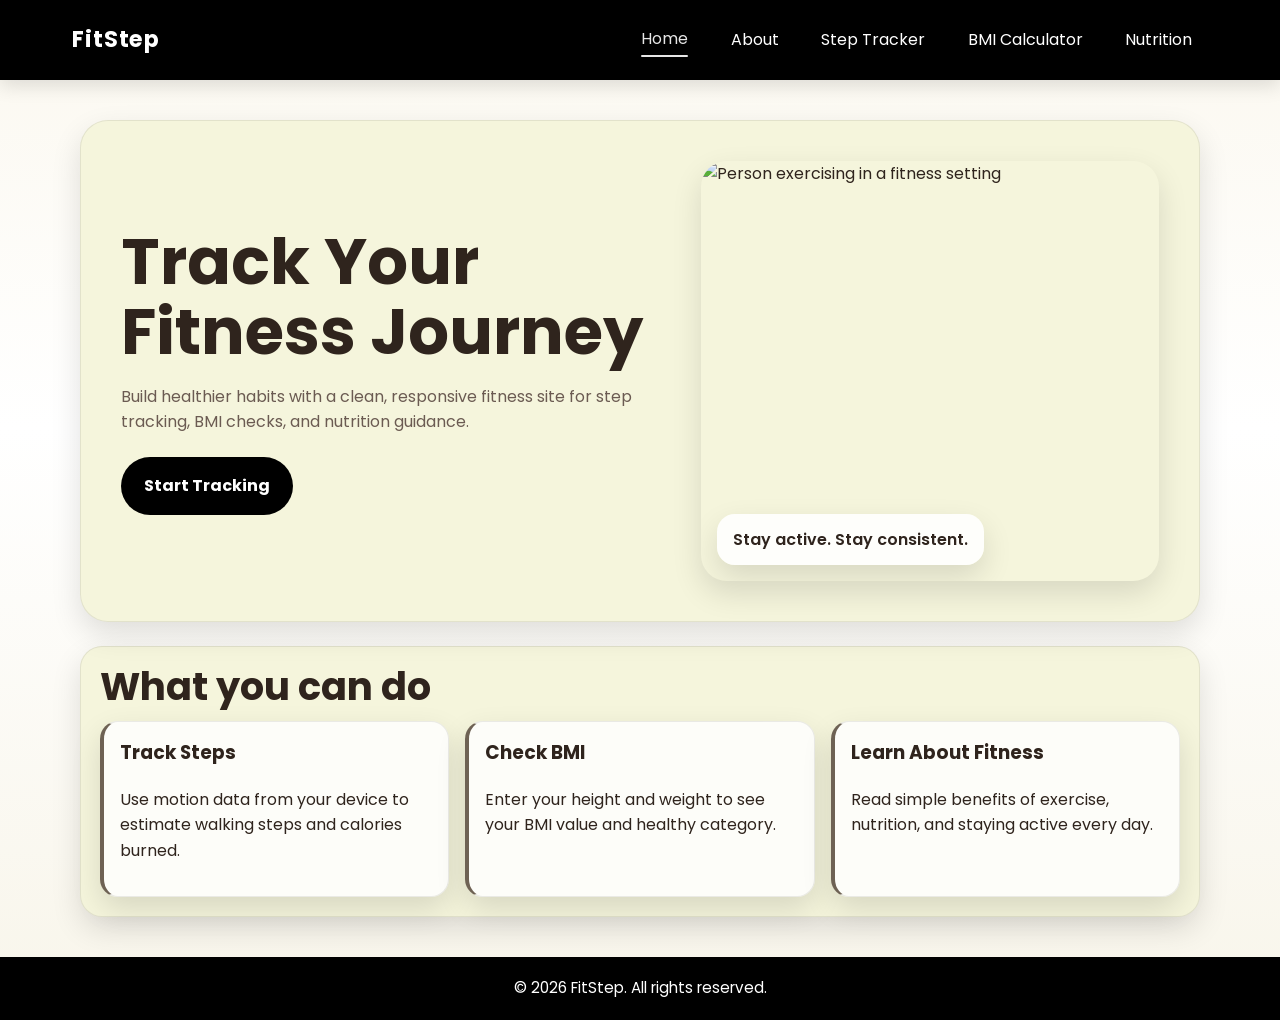
==== index.html @ dcd40ff4 "Initial fitness website" ====
<!DOCTYPE html>
<html lang="en">
<head>
  <meta charset="UTF-8">
  <meta name="viewport" content="width=device-width, initial-scale=1.0">
  <title>FitStep - Home</title>
  <link rel="stylesheet" href="styles.css">
</head>
<body data-page="home">
  <header class="site-header">
    <!-- Shared navigation used on every page -->
    <nav class="navbar">
      <a class="brand" href="index.html">FitStep</a>
      <div class="nav-links">
        <a href="index.html" data-page="home">Home</a>
        <a href="about.html" data-page="about">About</a>
        <a href="step-tracker.html" data-page="tracker">Step Tracker</a>
        <a href="bmi.html" data-page="bmi">BMI Calculator</a>
        <a href="nutrition.html" data-page="nutrition">Nutrition</a>
      </div>
    </nav>
  </header>

  <main class="page">
    <!-- Hero section for the home page -->
    <section class="hero fade-in">
      <div class="hero-content">
        <h1>Track Your Fitness Journey</h1>
        <p>Build healthier habits with a clean, responsive fitness site for step tracking, BMI checks, and nutrition guidance.</p>
        <div class="hero-actions">
          <a class="btn btn-primary" href="step-tracker.html">Start Tracking</a>
        </div>
      </div>
      <div class="hero-visual">
        <div class="hero-image">
          <img src="https://images.unsplash.com/photo-1517838277536-f5f99be501cd?auto=format&fit=crop&w=1200&q=80" alt="Person exercising in a fitness setting">
          <div class="hero-badge">Stay active. Stay consistent.</div>
        </div>
      </div>
    </section>

    <!-- Quick feature highlights -->
    <section class="section section-block panel">
      <h2 class="section-title">What you can do</h2>
      <div class="feature-grid">
        <article class="feature-card feature-item">
          <h3>Track Steps</h3>
          <p>Use motion data from your device to estimate walking steps and calories burned.</p>
        </article>
        <article class="feature-card feature-item">
          <h3>Check BMI</h3>
          <p>Enter your height and weight to see your BMI value and healthy category.</p>
        </article>
        <article class="feature-card feature-item">
          <h3>Learn About Fitness</h3>
          <p>Read simple benefits of exercise, nutrition, and staying active every day.</p>
        </article>
      </div>
    </section>
  </main>

  <!-- Simple footer with copyright text only -->
  <footer class="site-footer">
    <div class="footer-inner">
      <p class="footer-copy">&copy; 2026 FitStep. All rights reserved.</p>
    </div>
  </footer>

  <script src="script.js"></script>
</body>
</html>
---- styles.css ----
@import url("https://fonts.googleapis.com/css2?family=Poppins:wght@400;500;600;700&display=swap");

/* Base theme and layout tokens */
:root {
  --black: #000000;
  --black-soft: #1f1f1f;
  --beige: #f5f5dc;
  --beige-soft: #fbf8ef;
  --card: #fffdf8;
  --text: #2f241d;
  --muted: #6b5b52;
  --accent: #6e6254;
  --border: rgba(0, 0, 0, 0.08);
  --shadow: 0 12px 30px rgba(0, 0, 0, 0.12);
}

* {
  box-sizing: border-box;
}

html {
  scroll-behavior: smooth;
}

body {
  margin: 0;
  font-family: "Poppins", Arial, sans-serif;
  color: var(--text);
  background: linear-gradient(180deg, var(--beige-soft), #fff 42%, #f8f5ea 100%);
  line-height: 1.6;
  min-height: 100vh;
  display: flex;
  flex-direction: column;
}

img {
  max-width: 100%;
  display: block;
}

a {
  color: inherit;
  text-decoration: none;
}

.site-header {
  background: var(--black);
  color: #fff;
  position: sticky;
  top: 0;
  z-index: 10;
  box-shadow: 0 6px 18px rgba(0, 0, 0, 0.12);
}

.navbar {
  max-width: 1200px;
  margin: 0 auto;
  padding: 1rem 1.25rem;
  display: flex;
  flex-wrap: wrap;
  align-items: center;
  justify-content: space-between;
  gap: 1.25rem;
}

.brand {
  font-size: 1.4rem;
  font-weight: 700;
  letter-spacing: 0.04em;
}

.nav-links {
  display: flex;
  flex-wrap: wrap;
  gap: 0.65rem;
}

.nav-links a {
  padding: 0.7rem 1rem;
  border-radius: 999px;
  transition: transform 0.25s ease, color 0.25s ease, box-shadow 0.25s ease, opacity 0.25s ease;
  position: relative;
}

.nav-links a:hover,
.nav-links a.active {
  transform: translateY(-1px);
  opacity: 0.9;
}

.nav-links a:hover::after,
.nav-links a.active::after {
  content: "";
  position: absolute;
  left: 1rem;
  right: 1rem;
  bottom: 0.35rem;
  height: 2px;
  background: #fff;
  border-radius: 999px;
}

/* Page containers */
.page {
  max-width: 1200px;
  margin: 0 auto;
  padding: 1.25rem;
  width: 100%;
  flex: 1 0 auto;
}

/* Hero section */
.hero {
  background: var(--beige);
  border-radius: 28px;
  padding: 1.5rem;
  box-shadow: var(--shadow);
  display: grid;
  gap: 1.25rem;
  grid-template-columns: 1fr;
  align-items: center;
  border: 1px solid var(--border);
}

.hero-content h1,
.section-title {
  margin: 0 0 0.8rem;
  line-height: 1.1;
}

.hero-content h1 {
  font-size: clamp(2.4rem, 5vw, 4.8rem);
}

.hero-content p,
.card p,
.muted {
  color: var(--muted);
}

.hero-actions {
  display: flex;
  flex-wrap: wrap;
  gap: 0.85rem;
  margin-top: 1.35rem;
}

.btn {
  display: inline-flex;
  align-items: center;
  justify-content: center;
  padding: 0.9rem 1.3rem;
  border-radius: 999px;
  border: 2px solid transparent;
  font-weight: 700;
  cursor: pointer;
  transition: transform 0.25s ease, box-shadow 0.25s ease, background 0.25s ease;
}

.btn-primary {
  background: var(--black);
  color: #fff;
}

.btn:hover {
  transform: translateY(-2px);
  box-shadow: 0 10px 18px rgba(0, 0, 0, 0.2);
}

.hero-visual {
  display: grid;
  gap: 1rem;
}

.hero-content {
  max-width: 620px;
}

.hero-image {
  position: relative;
  overflow: hidden;
  border-radius: 26px;
  min-height: 300px;
  box-shadow: var(--shadow);
}

.hero-image img {
  width: 100%;
  height: 100%;
  object-fit: cover;
}

.hero-badge {
  position: absolute;
  left: 1rem;
  bottom: 1rem;
  padding: 0.8rem 1rem;
  border-radius: 18px;
  background: rgba(255, 255, 255, 0.9);
  box-shadow: var(--shadow);
  font-weight: 600;
}

/* Shared grids and cards */
.stats-grid,
.feature-grid,
.card-grid,
.info-grid {
  display: grid;
  gap: 1rem;
}

.feature-grid {
  grid-template-columns: repeat(auto-fit, minmax(220px, 1fr));
}

.feature-card {
  background: #fff;
  border: 1px solid var(--border);
  border-radius: 24px;
  padding: 1.2rem;
  box-shadow: var(--shadow);
}

.stat-card,
.card {
  background: var(--card);
}

.nutrition-section,
.panel {
  background: var(--beige);
  border: 1px solid var(--border);
}

.page-intro {
  display: grid;
  gap: 1rem;
  grid-template-columns: 1fr;
  align-items: center;
}

.page-summary {
  background: linear-gradient(180deg, rgba(245, 245, 220, 0.92), rgba(255, 255, 255, 0.98));
  border-radius: 22px;
  padding: 1rem;
  border: 1px solid var(--border);
}

.page-summary h2,
.page-summary p {
  margin-top: 0;
}

.note-grid {
  display: grid;
  gap: 0.8rem;
  grid-template-columns: repeat(auto-fit, minmax(160px, 1fr));
}

.note-card {
  background: rgba(255, 255, 255, 0.85);
  border-radius: 18px;
  padding: 0.95rem 1rem;
  border: 1px solid rgba(0, 0, 0, 0.08);
}

.note-card strong {
  display: block;
  color: var(--black);
  margin-bottom: 0.25rem;
}

.stats-grid {
  grid-template-columns: repeat(auto-fit, minmax(160px, 1fr));
}

.stat-card,
.card,
.panel {
  border-radius: 22px;
  padding: 1.2rem;
  border: 1px solid var(--border);
  box-shadow: var(--shadow);
  transition: transform 0.25s ease, box-shadow 0.25s ease;
}

.stat-card:hover,
.card:hover,
.panel:hover,
.note-card:hover,
.feature-item:hover {
  transform: translateY(-4px);
  box-shadow: 0 16px 34px rgba(27, 94, 32, 0.14);
}

.stat-card strong {
  display: block;
  font-size: 1.8rem;
  color: var(--black);
}

.section {
  margin-top: 1.5rem;
}

.section-title {
  font-size: clamp(1.6rem, 3vw, 2.4rem);
}

.feature-grid,
.card-grid {
  grid-template-columns: repeat(auto-fit, minmax(220px, 1fr));
}

.feature-item {
  padding: 1rem;
  border-left: 4px solid var(--accent);
  background: rgba(255, 255, 255, 0.82);
  border-radius: 18px;
  transition: transform 0.25s ease, box-shadow 0.25s ease;
}

.feature-item h3,
.card h2,
.nutrition-section h2 {
  margin-top: 0;
}

.section-block {
  margin-top: 1.5rem;
}

.section-header {
  display: grid;
  gap: 0.25rem;
  margin-bottom: 1rem;
}

.section-header p {
  margin: 0;
  color: var(--muted);
}

.nutrition-grid {
  display: grid;
  gap: 1rem;
  grid-template-columns: repeat(auto-fit, minmax(220px, 1fr));
}

.nutrition-card {
  overflow: hidden;
  background: #fff;
  border-radius: 20px;
  border: 1px solid rgba(0, 0, 0, 0.08);
  box-shadow: 0 10px 24px rgba(0, 0, 0, 0.1);
  transition: transform 0.25s ease, box-shadow 0.25s ease;
}

.nutrition-card:hover {
  transform: translateY(-4px);
  box-shadow: 0 16px 34px rgba(0, 0, 0, 0.14);
}

/* Nutrition image styling keeps every card image the same size and crop */
.nutrition-card img {
  width: 100%;
  height: 190px;
  object-fit: cover;
  border-top-left-radius: 20px;
  border-top-right-radius: 20px;
}

.nutrition-card-content {
  padding: 1rem 1rem 1.1rem;
}

.nutrition-card-content h3 {
  margin: 0 0 0.35rem;
}

.nutrition-card-content p {
  margin: 0;
  color: var(--muted);
}

/* Form and result UI */
.form-grid {
  display: grid;
  gap: 1rem;
}

.form-grid label {
  display: grid;
  gap: 0.45rem;
  font-weight: 700;
}

.form-grid input {
  width: 100%;
  padding: 0.9rem 1rem;
  border: 1px solid rgba(0, 0, 0, 0.14);
  border-radius: 14px;
  font-size: 1rem;
  background: #fff;
}

.form-grid input:focus {
  outline: 2px solid rgba(0, 0, 0, 0.2);
  border-color: var(--black);
}

.result-box {
  margin-top: 1rem;
  padding: 1rem;
  border-radius: 18px;
  background: rgba(0, 0, 0, 0.04);
}

/* Step progress */
.progress-wrap {
  margin-top: 1rem;
}

.progress-track {
  width: 100%;
  height: 14px;
  border-radius: 999px;
  background: rgba(0, 0, 0, 0.12);
  overflow: hidden;
}

.progress-fill {
  height: 100%;
  width: 0%;
  background: linear-gradient(90deg, var(--black-soft), var(--black));
  border-radius: inherit;
  transition: width 0.35s ease;
}

/* Footer layout */
.site-footer {
  background: var(--black);
  color: #fff;
  margin-top: auto;
  flex-shrink: 0;
}

.footer-inner {
  max-width: 1200px;
  margin: 0 auto;
  padding: 1rem 1.25rem;
  display: flex;
  align-items: center;
  justify-content: center;
  text-align: center;
}

.footer-copy {
  margin: 0;
  font-size: 0.95rem;
}

/* Mobile footer behavior */
@media (max-width: 640px) {
  .footer-inner {
    padding: 0.9rem 1rem;
  }
}

/* Nutrition imagery */
.food-card img {
  height: 190px;
  width: 100%;
  object-fit: cover;
  border-radius: 16px;
  margin-bottom: 0.9rem;
}

.food-card {
  overflow: hidden;
}

.food-card img {
  transition: transform 0.35s ease;
}

.food-card:hover img {
  transform: scale(1.04);
}

/* Simple reveal animation */
.fade-in {
  animation: fadeUp 0.7s ease both;
}

@keyframes fadeUp {
  from {
    opacity: 0;
    transform: translateY(18px);
  }
  to {
    opacity: 1;
    transform: translateY(0);
  }
}

@media (min-width: 768px) {
  .page {
    padding: 2rem;
  }

  .hero {
    grid-template-columns: 1.1fr 0.9fr;
    padding: 2.5rem;
  }

  .hero-visual {
    grid-template-columns: 1fr;
  }

  .info-grid {
    grid-template-columns: repeat(2, minmax(0, 1fr));
  }

  .form-grid {
    grid-template-columns: repeat(2, minmax(0, 1fr));
  }

  .page-intro {
    grid-template-columns: 1.1fr 0.9fr;
  }

  .nutrition-grid {
    grid-template-columns: repeat(2, minmax(0, 1fr));
  }
}

@media (min-width: 1024px) {
  .navbar {
    padding: 1rem 2rem;
  }

  .page {
    padding: 2.5rem;
  }

  .hero-image {
    min-height: 420px;
  }

  .nutrition-grid {
    grid-template-columns: repeat(4, minmax(0, 1fr));
  }

  .footer-inner {
    padding: 1.2rem 2rem;
  }
}
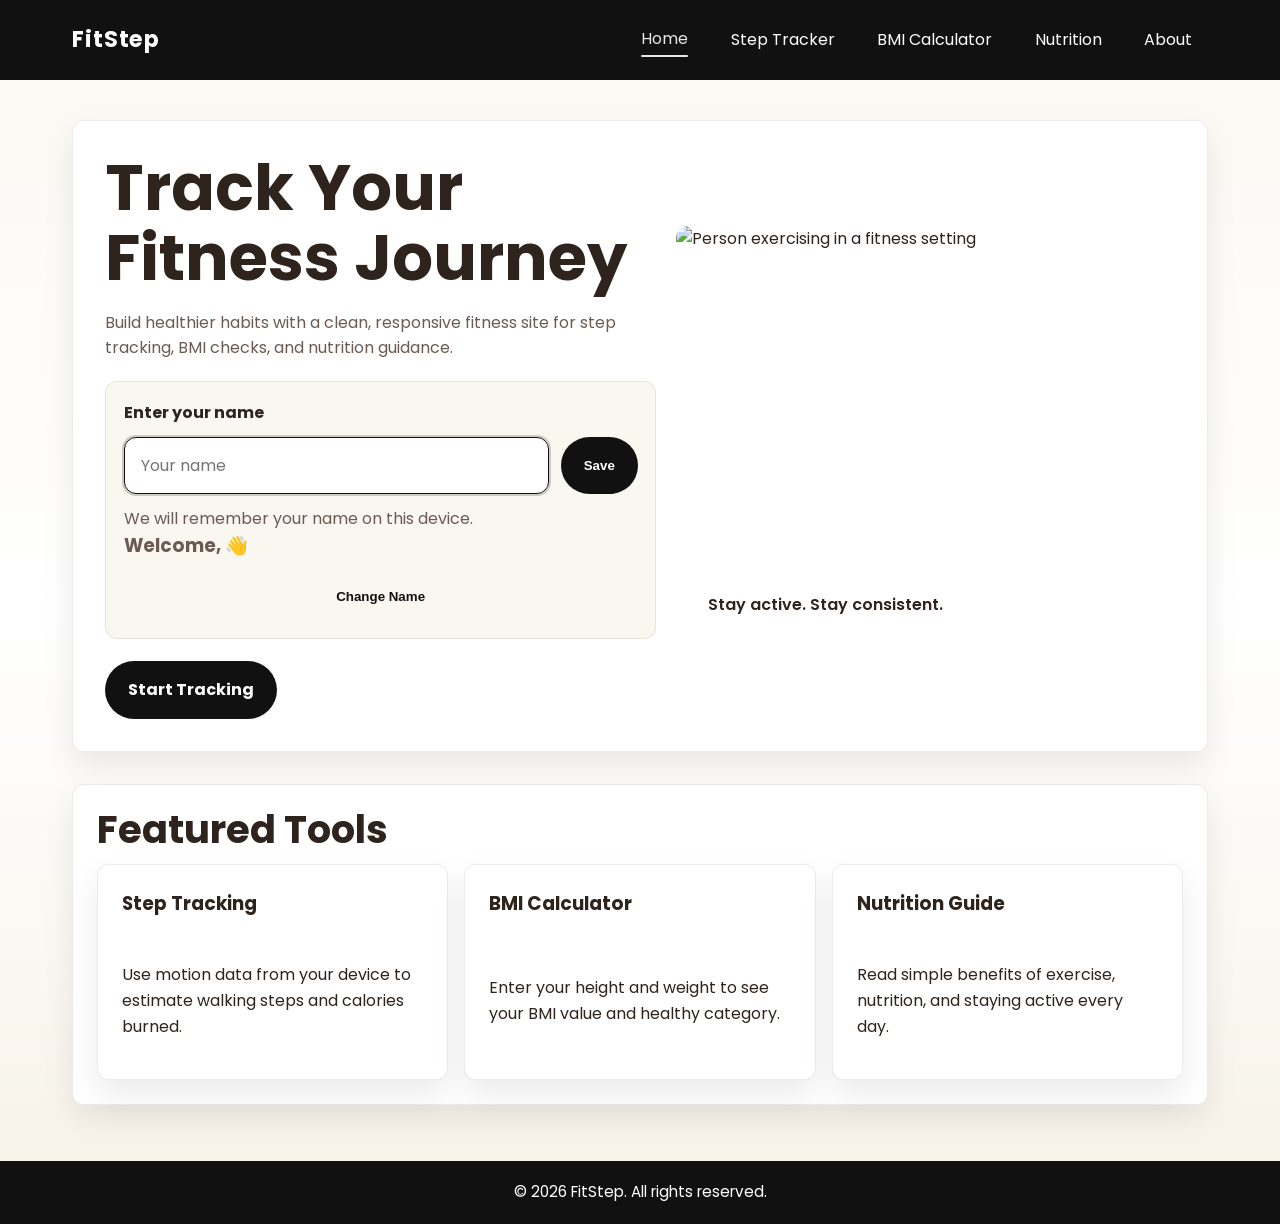
==== commit 6ff83815: "Update fitness site layout and personalization" ====
--- a/index.html
+++ b/index.html
@@ -13,10 +13,10 @@
       <a class="brand" href="index.html">FitStep</a>
       <div class="nav-links">
         <a href="index.html" data-page="home">Home</a>
-        <a href="about.html" data-page="about">About</a>
         <a href="step-tracker.html" data-page="tracker">Step Tracker</a>
         <a href="bmi.html" data-page="bmi">BMI Calculator</a>
         <a href="nutrition.html" data-page="nutrition">Nutrition</a>
+        <a href="about.html" data-page="about">About</a>
       </div>
     </nav>
   </header>
@@ -27,6 +27,21 @@
       <div class="hero-content">
         <h1>Track Your Fitness Journey</h1>
         <p>Build healthier habits with a clean, responsive fitness site for step tracking, BMI checks, and nutrition guidance.</p>
+        <div class="name-card" id="nameCard">
+          <div id="namePrompt" class="name-state">
+            <label for="userName">Enter your name</label>
+            <div class="name-row">
+              <input id="userName" type="text" placeholder="Your name">
+              <button id="saveNameButton" class="btn btn-primary" type="button">Save</button>
+            </div>
+            <p class="name-help">We will remember your name on this device.</p>
+          </div>
+
+          <div id="welcomeState" class="name-state" hidden>
+            <p class="welcome-text">Welcome, <span id="displayName"></span> 👋</p>
+            <button id="changeNameButton" class="btn btn-secondary" type="button">Change Name</button>
+          </div>
+        </div>
         <div class="hero-actions">
           <a class="btn btn-primary" href="step-tracker.html">Start Tracking</a>
         </div>
@@ -41,18 +56,18 @@
 
     <!-- Quick feature highlights -->
     <section class="section section-block panel">
-      <h2 class="section-title">What you can do</h2>
+      <h2 class="section-title">Featured Tools</h2>
       <div class="feature-grid">
         <article class="feature-card feature-item">
-          <h3>Track Steps</h3>
+          <h3>Step Tracking</h3>
           <p>Use motion data from your device to estimate walking steps and calories burned.</p>
         </article>
         <article class="feature-card feature-item">
-          <h3>Check BMI</h3>
+          <h3>BMI Calculator</h3>
           <p>Enter your height and weight to see your BMI value and healthy category.</p>
         </article>
         <article class="feature-card feature-item">
-          <h3>Learn About Fitness</h3>
+          <h3>Nutrition Guide</h3>
           <p>Read simple benefits of exercise, nutrition, and staying active every day.</p>
         </article>
       </div>
--- a/styles.css
+++ b/styles.css
@@ -1,17 +1,17 @@
 @import url("https://fonts.googleapis.com/css2?family=Poppins:wght@400;500;600;700&display=swap");
 
-/* Base theme and layout tokens */
+/* Base theme and layout tokens for a modern card-based layout */
 :root {
-  --black: #000000;
-  --black-soft: #1f1f1f;
-  --beige: #f5f5dc;
-  --beige-soft: #fbf8ef;
-  --card: #fffdf8;
+  --black: #111111;
+  --black-soft: #2a2a2a;
+  --beige: #f5f0e6;
+  --beige-soft: #fbf8f2;
+  --card: #ffffff;
   --text: #2f241d;
   --muted: #6b5b52;
   --accent: #6e6254;
   --border: rgba(0, 0, 0, 0.08);
-  --shadow: 0 12px 30px rgba(0, 0, 0, 0.12);
+  --shadow: 0 14px 32px rgba(0, 0, 0, 0.08);
 }
 
 * {
@@ -26,7 +26,7 @@
   margin: 0;
   font-family: "Poppins", Arial, sans-serif;
   color: var(--text);
-  background: linear-gradient(180deg, var(--beige-soft), #fff 42%, #f8f5ea 100%);
+  background: linear-gradient(180deg, var(--beige-soft), #fff 50%, #f7f2e7 100%);
   line-height: 1.6;
   min-height: 100vh;
   display: flex;
@@ -49,7 +49,6 @@
   position: sticky;
   top: 0;
   z-index: 10;
-  box-shadow: 0 6px 18px rgba(0, 0, 0, 0.12);
 }
 
 .navbar {
@@ -78,7 +77,7 @@
 .nav-links a {
   padding: 0.7rem 1rem;
   border-radius: 999px;
-  transition: transform 0.25s ease, color 0.25s ease, box-shadow 0.25s ease, opacity 0.25s ease;
+  transition: transform 0.25s ease, color 0.25s ease, opacity 0.25s ease;
   position: relative;
 }
 
@@ -104,22 +103,22 @@
 .page {
   max-width: 1200px;
   margin: 0 auto;
-  padding: 1.25rem;
+  padding: 1.25rem 1rem 2.75rem;
   width: 100%;
   flex: 1 0 auto;
 }
 
-/* Hero section */
+/* Hero section uses the same card language as the rest of the site */
 .hero {
-  background: var(--beige);
-  border-radius: 28px;
+  background: var(--card);
   padding: 1.5rem;
+  border-radius: 12px;
+  border: 1px solid var(--border);
   box-shadow: var(--shadow);
   display: grid;
   gap: 1.25rem;
   grid-template-columns: 1fr;
   align-items: center;
-  border: 1px solid var(--border);
 }
 
 .hero-content h1,
@@ -136,6 +135,60 @@
 .card p,
 .muted {
   color: var(--muted);
+}
+
+.name-card {
+  margin-top: 1.25rem;
+  padding: 1.1rem;
+  border-radius: 12px;
+  background: #faf7f0;
+  border: 1px solid var(--border);
+}
+
+.name-state {
+  display: grid;
+  gap: 0.75rem;
+}
+
+.name-state label {
+  font-weight: 700;
+}
+
+.name-row {
+  display: flex;
+  gap: 0.75rem;
+  flex-wrap: wrap;
+}
+
+.name-row input {
+  flex: 1 1 220px;
+  min-width: 0;
+  padding: 0.9rem 1rem;
+  border: 1px solid rgba(0, 0, 0, 0.14);
+  border-radius: 12px;
+  font: inherit;
+  background: #fff;
+}
+
+.name-row input:focus {
+  outline: 2px solid rgba(0, 0, 0, 0.18);
+  border-color: var(--black);
+}
+
+.name-help,
+.welcome-text {
+  margin: 0;
+}
+
+.welcome-text {
+  font-size: 1.15rem;
+  font-weight: 700;
+}
+
+.btn-secondary {
+  background: transparent;
+  color: var(--black);
+  border-color: rgba(0, 0, 0, 0.18);
 }
 
 .hero-actions {
@@ -154,7 +207,7 @@
   border: 2px solid transparent;
   font-weight: 700;
   cursor: pointer;
-  transition: transform 0.25s ease, box-shadow 0.25s ease, background 0.25s ease;
+  transition: transform 0.25s ease, background 0.25s ease;
 }
 
 .btn-primary {
@@ -163,8 +216,7 @@
 }
 
 .btn:hover {
-  transform: translateY(-2px);
-  box-shadow: 0 10px 18px rgba(0, 0, 0, 0.2);
+  transform: translateY(-1px);
 }
 
 .hero-visual {
@@ -179,9 +231,8 @@
 .hero-image {
   position: relative;
   overflow: hidden;
-  border-radius: 26px;
+  border-radius: 12px;
   min-height: 300px;
-  box-shadow: var(--shadow);
 }
 
 .hero-image img {
@@ -196,12 +247,11 @@
   bottom: 1rem;
   padding: 0.8rem 1rem;
   border-radius: 18px;
-  background: rgba(255, 255, 255, 0.9);
-  box-shadow: var(--shadow);
+  background: rgba(255, 255, 255, 0.92);
   font-weight: 600;
 }
 
-/* Shared grids and cards */
+/* Shared grids and card blocks */
 .stats-grid,
 .feature-grid,
 .card-grid,
@@ -211,26 +261,29 @@
 }
 
 .feature-grid {
-  grid-template-columns: repeat(auto-fit, minmax(220px, 1fr));
+  grid-template-columns: 1fr;
 }
 
 .feature-card {
-  background: #fff;
+  background: var(--card);
   border: 1px solid var(--border);
-  border-radius: 24px;
-  padding: 1.2rem;
+  border-radius: 12px;
+  padding: 1.5rem;
   box-shadow: var(--shadow);
+  transition: transform 0.25s ease, box-shadow 0.25s ease;
 }
 
 .stat-card,
-.card {
+.card,
+.panel,
+.page-summary,
+.note-card,
+.result-box {
   background: var(--card);
-}
-
-.nutrition-section,
-.panel {
-  background: var(--beige);
   border: 1px solid var(--border);
+  border-radius: 12px;
+  box-shadow: var(--shadow);
+  transition: transform 0.25s ease, box-shadow 0.25s ease;
 }
 
 .page-intro {
@@ -241,10 +294,7 @@
 }
 
 .page-summary {
-  background: linear-gradient(180deg, rgba(245, 245, 220, 0.92), rgba(255, 255, 255, 0.98));
-  border-radius: 22px;
-  padding: 1rem;
-  border: 1px solid var(--border);
+  padding: 1.25rem;
 }
 
 .page-summary h2,
@@ -259,10 +309,7 @@
 }
 
 .note-card {
-  background: rgba(255, 255, 255, 0.85);
-  border-radius: 18px;
-  padding: 0.95rem 1rem;
-  border: 1px solid rgba(0, 0, 0, 0.08);
+  padding: 1rem;
 }
 
 .note-card strong {
@@ -278,20 +325,17 @@
 .stat-card,
 .card,
 .panel {
-  border-radius: 22px;
-  padding: 1.2rem;
-  border: 1px solid var(--border);
-  box-shadow: var(--shadow);
-  transition: transform 0.25s ease, box-shadow 0.25s ease;
+  padding: 1.5rem;
 }
 
 .stat-card:hover,
 .card:hover,
 .panel:hover,
+.feature-card:hover,
 .note-card:hover,
-.feature-item:hover {
-  transform: translateY(-4px);
-  box-shadow: 0 16px 34px rgba(27, 94, 32, 0.14);
+.result-box:hover {
+  transform: translateY(-3px);
+  box-shadow: 0 18px 40px rgba(0, 0, 0, 0.1);
 }
 
 .stat-card strong {
@@ -301,7 +345,7 @@
 }
 
 .section {
-  margin-top: 1.5rem;
+  margin-top: 2rem;
 }
 
 .section-title {
@@ -310,15 +354,12 @@
 
 .feature-grid,
 .card-grid {
-  grid-template-columns: repeat(auto-fit, minmax(220px, 1fr));
+  grid-template-columns: 1fr;
 }
 
 .feature-item {
-  padding: 1rem;
-  border-left: 4px solid var(--accent);
-  background: rgba(255, 255, 255, 0.82);
-  border-radius: 18px;
-  transition: transform 0.25s ease, box-shadow 0.25s ease;
+  display: grid;
+  gap: 0.55rem;
 }
 
 .feature-item h3,
@@ -328,7 +369,7 @@
 }
 
 .section-block {
-  margin-top: 1.5rem;
+  margin-top: 2rem;
 }
 
 .section-header {
@@ -345,34 +386,28 @@
 .nutrition-grid {
   display: grid;
   gap: 1rem;
-  grid-template-columns: repeat(auto-fit, minmax(220px, 1fr));
+  grid-template-columns: 1fr;
 }
 
 .nutrition-card {
   overflow: hidden;
-  background: #fff;
-  border-radius: 20px;
-  border: 1px solid rgba(0, 0, 0, 0.08);
-  box-shadow: 0 10px 24px rgba(0, 0, 0, 0.1);
+  background: var(--card);
+  border: 1px solid var(--border);
+  border-radius: 12px;
+  box-shadow: var(--shadow);
   transition: transform 0.25s ease, box-shadow 0.25s ease;
 }
 
-.nutrition-card:hover {
-  transform: translateY(-4px);
-  box-shadow: 0 16px 34px rgba(0, 0, 0, 0.14);
-}
-
-/* Nutrition image styling keeps every card image the same size and crop */
+/* Nutrition images keep a consistent crop without using framed cards */
 .nutrition-card img {
   width: 100%;
   height: 190px;
   object-fit: cover;
-  border-top-left-radius: 20px;
-  border-top-right-radius: 20px;
+  border-radius: 0;
 }
 
 .nutrition-card-content {
-  padding: 1rem 1rem 1.1rem;
+  padding: 1rem 1rem 1.15rem;
 }
 
 .nutrition-card-content h3 {
@@ -412,9 +447,7 @@
 
 .result-box {
   margin-top: 1rem;
-  padding: 1rem;
-  border-radius: 18px;
-  background: rgba(0, 0, 0, 0.04);
+  padding: 1.25rem;
 }
 
 /* Step progress */
@@ -473,7 +506,7 @@
   height: 190px;
   width: 100%;
   object-fit: cover;
-  border-radius: 16px;
+  border-radius: 12px;
   margin-bottom: 0.9rem;
 }
 
@@ -507,12 +540,12 @@
 
 @media (min-width: 768px) {
   .page {
+    padding: 2rem 1.5rem 3rem;
+  }
+
+  .hero {
+    grid-template-columns: 1.05fr 0.95fr;
     padding: 2rem;
-  }
-
-  .hero {
-    grid-template-columns: 1.1fr 0.9fr;
-    padding: 2.5rem;
   }
 
   .hero-visual {
@@ -542,17 +575,25 @@
   }
 
   .page {
-    padding: 2.5rem;
+    padding: 2.5rem 2rem 3.5rem;
+  }
+
+  .feature-grid {
+    grid-template-columns: repeat(3, minmax(0, 1fr));
+  }
+
+  .card-grid {
+    grid-template-columns: repeat(2, minmax(0, 1fr));
+  }
+
+  .nutrition-grid {
+    grid-template-columns: repeat(4, minmax(0, 1fr));
   }
 
   .hero-image {
     min-height: 420px;
   }
 
-  .nutrition-grid {
-    grid-template-columns: repeat(4, minmax(0, 1fr));
-  }
-
   .footer-inner {
     padding: 1.2rem 2rem;
   }
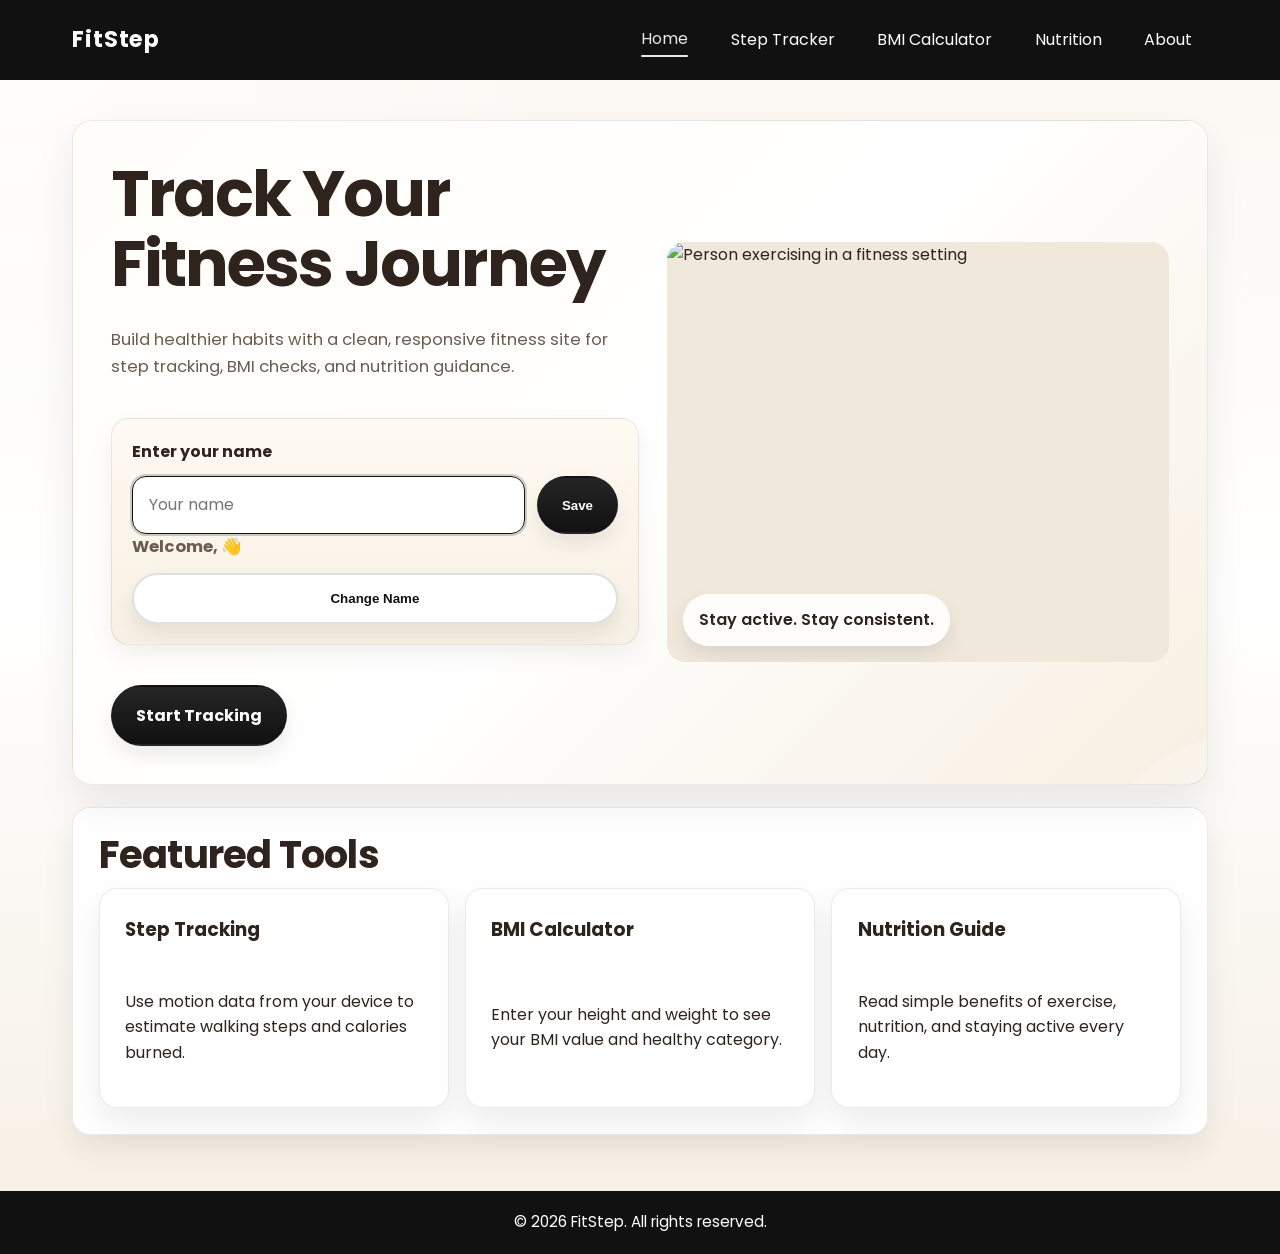
==== commit 6a0c5332: "Add mobile hamburger navbar" ====
--- a/index.html
+++ b/index.html
@@ -11,6 +11,7 @@
     <!-- Shared navigation used on every page -->
     <nav class="navbar">
       <a class="brand" href="index.html">FitStep</a>
+      <button class="nav-toggle" type="button" aria-label="Toggle navigation menu" aria-expanded="false">☰</button>
       <div class="nav-links">
         <a href="index.html" data-page="home">Home</a>
         <a href="step-tracker.html" data-page="tracker">Step Tracker</a>
@@ -34,7 +35,6 @@
               <input id="userName" type="text" placeholder="Your name">
               <button id="saveNameButton" class="btn btn-primary" type="button">Save</button>
             </div>
-            <p class="name-help">We will remember your name on this device.</p>
           </div>
 
           <div id="welcomeState" class="name-state" hidden>
--- a/styles.css
+++ b/styles.css
@@ -26,7 +26,9 @@
   margin: 0;
   font-family: "Poppins", Arial, sans-serif;
   color: var(--text);
-  background: linear-gradient(180deg, var(--beige-soft), #fff 50%, #f7f2e7 100%);
+  background:
+    radial-gradient(circle at top left, rgba(255, 255, 255, 0.8), transparent 32%),
+    linear-gradient(180deg, var(--beige-soft), #fff 48%, #f6efe4 100%);
   line-height: 1.6;
   min-height: 100vh;
   display: flex;
@@ -56,7 +58,6 @@
   margin: 0 auto;
   padding: 1rem 1.25rem;
   display: flex;
-  flex-wrap: wrap;
   align-items: center;
   justify-content: space-between;
   gap: 1.25rem;
@@ -72,6 +73,19 @@
   display: flex;
   flex-wrap: wrap;
   gap: 0.65rem;
+}
+
+.nav-toggle {
+  display: none;
+  margin-left: auto;
+  padding: 0.6rem 0.75rem;
+  border: 1px solid rgba(255, 255, 255, 0.18);
+  border-radius: 12px;
+  background: transparent;
+  color: #fff;
+  font-size: 1.35rem;
+  line-height: 1;
+  cursor: pointer;
 }
 
 .nav-links a {
@@ -110,25 +124,50 @@
 
 /* Hero section uses the same card language as the rest of the site */
 .hero {
-  background: var(--card);
-  padding: 1.5rem;
-  border-radius: 12px;
+  position: relative;
+  overflow: hidden;
+  background: linear-gradient(135deg, #fffdf9 0%, #fff 52%, #f7efe1 100%);
+  padding: 1.8rem;
+  border-radius: 20px;
   border: 1px solid var(--border);
-  box-shadow: var(--shadow);
-  display: grid;
-  gap: 1.25rem;
+  box-shadow: 0 18px 42px rgba(0, 0, 0, 0.08);
+  display: grid;
+  gap: 1.5rem;
   grid-template-columns: 1fr;
   align-items: center;
 }
 
+.hero::before {
+  content: "";
+  position: absolute;
+  inset: auto -15% -35% auto;
+  width: 280px;
+  height: 280px;
+  border-radius: 50%;
+  background: radial-gradient(circle, rgba(255, 255, 255, 0.75), rgba(255, 255, 255, 0));
+  pointer-events: none;
+}
+
 .hero-content h1,
 .section-title {
-  margin: 0 0 0.8rem;
+  margin: 0 0 0.75rem;
   line-height: 1.1;
 }
 
+.hero-content {
+  display: grid;
+  gap: 1rem;
+  max-width: 620px;
+}
+
 .hero-content h1 {
-  font-size: clamp(2.4rem, 5vw, 4.8rem);
+  font-size: clamp(2.7rem, 5vw, 5rem);
+  letter-spacing: -0.03em;
+}
+
+.hero-content p {
+  margin: 0;
+  font-size: 1.03rem;
 }
 
 .hero-content p,
@@ -138,11 +177,12 @@
 }
 
 .name-card {
-  margin-top: 1.25rem;
-  padding: 1.1rem;
-  border-radius: 12px;
-  background: #faf7f0;
+  margin-top: 1.35rem;
+  padding: 1.25rem;
+  border-radius: 18px;
+  background: linear-gradient(180deg, #fffaf2, #f7f0e4);
   border: 1px solid var(--border);
+  box-shadow: 0 10px 24px rgba(0, 0, 0, 0.06);
 }
 
 .name-state {
@@ -163,9 +203,9 @@
 .name-row input {
   flex: 1 1 220px;
   min-width: 0;
-  padding: 0.9rem 1rem;
-  border: 1px solid rgba(0, 0, 0, 0.14);
-  border-radius: 12px;
+  padding: 0.95rem 1rem;
+  border: 1px solid rgba(0, 0, 0, 0.12);
+  border-radius: 14px;
   font: inherit;
   background: #fff;
 }
@@ -183,40 +223,46 @@
 .welcome-text {
   font-size: 1.15rem;
   font-weight: 700;
-}
-
-.btn-secondary {
-  background: transparent;
-  color: var(--black);
-  border-color: rgba(0, 0, 0, 0.18);
 }
 
 .hero-actions {
   display: flex;
   flex-wrap: wrap;
   gap: 0.85rem;
-  margin-top: 1.35rem;
+  margin-top: 1.5rem;
 }
 
 .btn {
   display: inline-flex;
   align-items: center;
   justify-content: center;
-  padding: 0.9rem 1.3rem;
+  padding: 1rem 1.45rem;
   border-radius: 999px;
   border: 2px solid transparent;
   font-weight: 700;
   cursor: pointer;
-  transition: transform 0.25s ease, background 0.25s ease;
+  transition: transform 0.22s ease, background 0.22s ease, box-shadow 0.22s ease, border-color 0.22s ease, color 0.22s ease;
+  box-shadow: 0 10px 20px rgba(0, 0, 0, 0.08);
 }
 
 .btn-primary {
-  background: var(--black);
+  background: linear-gradient(180deg, #252525, var(--black));
   color: #fff;
 }
 
+.btn-secondary {
+  background: #fff;
+  color: var(--black);
+  border-color: rgba(0, 0, 0, 0.12);
+}
+
 .btn:hover {
-  transform: translateY(-1px);
+  transform: translateY(-2px) scale(1.03);
+  box-shadow: 0 16px 28px rgba(0, 0, 0, 0.14);
+}
+
+.btn:active {
+  transform: translateY(0) scale(0.99);
 }
 
 .hero-visual {
@@ -231,24 +277,31 @@
 .hero-image {
   position: relative;
   overflow: hidden;
-  border-radius: 12px;
-  min-height: 300px;
+  border-radius: 18px;
+  min-height: 320px;
+  background: #efe8db;
 }
 
 .hero-image img {
   width: 100%;
   height: 100%;
   object-fit: cover;
+  transition: transform 0.45s ease, box-shadow 0.45s ease;
+}
+
+.hero-image:hover img {
+  transform: scale(1.03);
 }
 
 .hero-badge {
   position: absolute;
   left: 1rem;
   bottom: 1rem;
-  padding: 0.8rem 1rem;
-  border-radius: 18px;
+  padding: 0.85rem 1rem;
+  border-radius: 999px;
   background: rgba(255, 255, 255, 0.92);
   font-weight: 600;
+  box-shadow: 0 10px 20px rgba(0, 0, 0, 0.08);
 }
 
 /* Shared grids and card blocks */
@@ -267,10 +320,10 @@
 .feature-card {
   background: var(--card);
   border: 1px solid var(--border);
-  border-radius: 12px;
-  padding: 1.5rem;
+  border-radius: 18px;
+  padding: 1.6rem;
   box-shadow: var(--shadow);
-  transition: transform 0.25s ease, box-shadow 0.25s ease;
+  transition: transform 0.25s ease, box-shadow 0.25s ease, border-color 0.25s ease;
 }
 
 .stat-card,
@@ -281,7 +334,7 @@
 .result-box {
   background: var(--card);
   border: 1px solid var(--border);
-  border-radius: 12px;
+  border-radius: 18px;
   box-shadow: var(--shadow);
   transition: transform 0.25s ease, box-shadow 0.25s ease;
 }
@@ -294,7 +347,7 @@
 }
 
 .page-summary {
-  padding: 1.25rem;
+  padding: 1.35rem;
 }
 
 .page-summary h2,
@@ -309,7 +362,7 @@
 }
 
 .note-card {
-  padding: 1rem;
+  padding: 1.05rem 1rem;
 }
 
 .note-card strong {
@@ -325,7 +378,7 @@
 .stat-card,
 .card,
 .panel {
-  padding: 1.5rem;
+  padding: 1.6rem;
 }
 
 .stat-card:hover,
@@ -335,7 +388,7 @@
 .note-card:hover,
 .result-box:hover {
   transform: translateY(-3px);
-  box-shadow: 0 18px 40px rgba(0, 0, 0, 0.1);
+  box-shadow: 0 20px 44px rgba(0, 0, 0, 0.11);
 }
 
 .stat-card strong {
@@ -348,8 +401,13 @@
   margin-top: 2rem;
 }
 
+.hero + .section {
+  margin-top: 1.4rem;
+}
+
 .section-title {
   font-size: clamp(1.6rem, 3vw, 2.4rem);
+  letter-spacing: -0.02em;
 }
 
 .feature-grid,
@@ -359,7 +417,7 @@
 
 .feature-item {
   display: grid;
-  gap: 0.55rem;
+  gap: 0.6rem;
 }
 
 .feature-item h3,
@@ -372,10 +430,14 @@
   margin-top: 2rem;
 }
 
+.section-block + .section-block {
+  margin-top: 1.5rem;
+}
+
 .section-header {
   display: grid;
   gap: 0.25rem;
-  margin-bottom: 1rem;
+  margin-bottom: 1.1rem;
 }
 
 .section-header p {
@@ -393,21 +455,31 @@
   overflow: hidden;
   background: var(--card);
   border: 1px solid var(--border);
-  border-radius: 12px;
+  border-radius: 18px;
   box-shadow: var(--shadow);
   transition: transform 0.25s ease, box-shadow 0.25s ease;
 }
 
 /* Nutrition images keep a consistent crop without using framed cards */
 .nutrition-card img {
+  display: block;
   width: 100%;
-  height: 190px;
+  height: 185px;
   object-fit: cover;
   border-radius: 0;
 }
 
+/* When an image fails to load, the card keeps only the text content. */
+.nutrition-card.no-image img {
+  display: none;
+}
+
 .nutrition-card-content {
   padding: 1rem 1rem 1.15rem;
+}
+
+.nutrition-card.no-image .nutrition-card-content {
+  padding-top: 1.15rem;
 }
 
 .nutrition-card-content h3 {
@@ -501,6 +573,51 @@
   }
 }
 
+@media (max-width: 768px) {
+  .navbar {
+    flex-wrap: wrap;
+    gap: 0.75rem;
+  }
+
+  .nav-toggle {
+    display: inline-flex;
+    align-items: center;
+    justify-content: center;
+  }
+
+  .nav-links {
+    width: 100%;
+    order: 3;
+    flex-direction: column;
+    gap: 0.25rem;
+    max-height: 0;
+    overflow: hidden;
+    opacity: 0;
+    transform: translateY(-8px);
+    transition: max-height 0.28s ease, opacity 0.22s ease, transform 0.22s ease;
+    pointer-events: none;
+  }
+
+  .nav-links.is-open {
+    max-height: 320px;
+    opacity: 1;
+    transform: translateY(0);
+    pointer-events: auto;
+  }
+
+  .nav-links a {
+    width: 100%;
+    padding: 0.9rem 0.25rem;
+    border-radius: 10px;
+  }
+
+  .nav-links a:hover::after,
+  .nav-links a.active::after {
+    left: 0;
+    right: 0;
+  }
+}
+
 /* Nutrition imagery */
 .food-card img {
   height: 190px;
@@ -544,8 +661,9 @@
   }
 
   .hero {
-    grid-template-columns: 1.05fr 0.95fr;
-    padding: 2rem;
+    grid-template-columns: 1fr 0.95fr;
+    padding: 2.15rem;
+    gap: 1.75rem;
   }
 
   .hero-visual {
@@ -578,6 +696,10 @@
     padding: 2.5rem 2rem 3.5rem;
   }
 
+  .hero {
+    padding: 2.35rem;
+  }
+
   .feature-grid {
     grid-template-columns: repeat(3, minmax(0, 1fr));
   }
@@ -587,7 +709,7 @@
   }
 
   .nutrition-grid {
-    grid-template-columns: repeat(4, minmax(0, 1fr));
+    grid-template-columns: repeat(auto-fit, minmax(220px, 1fr));
   }
 
   .hero-image {
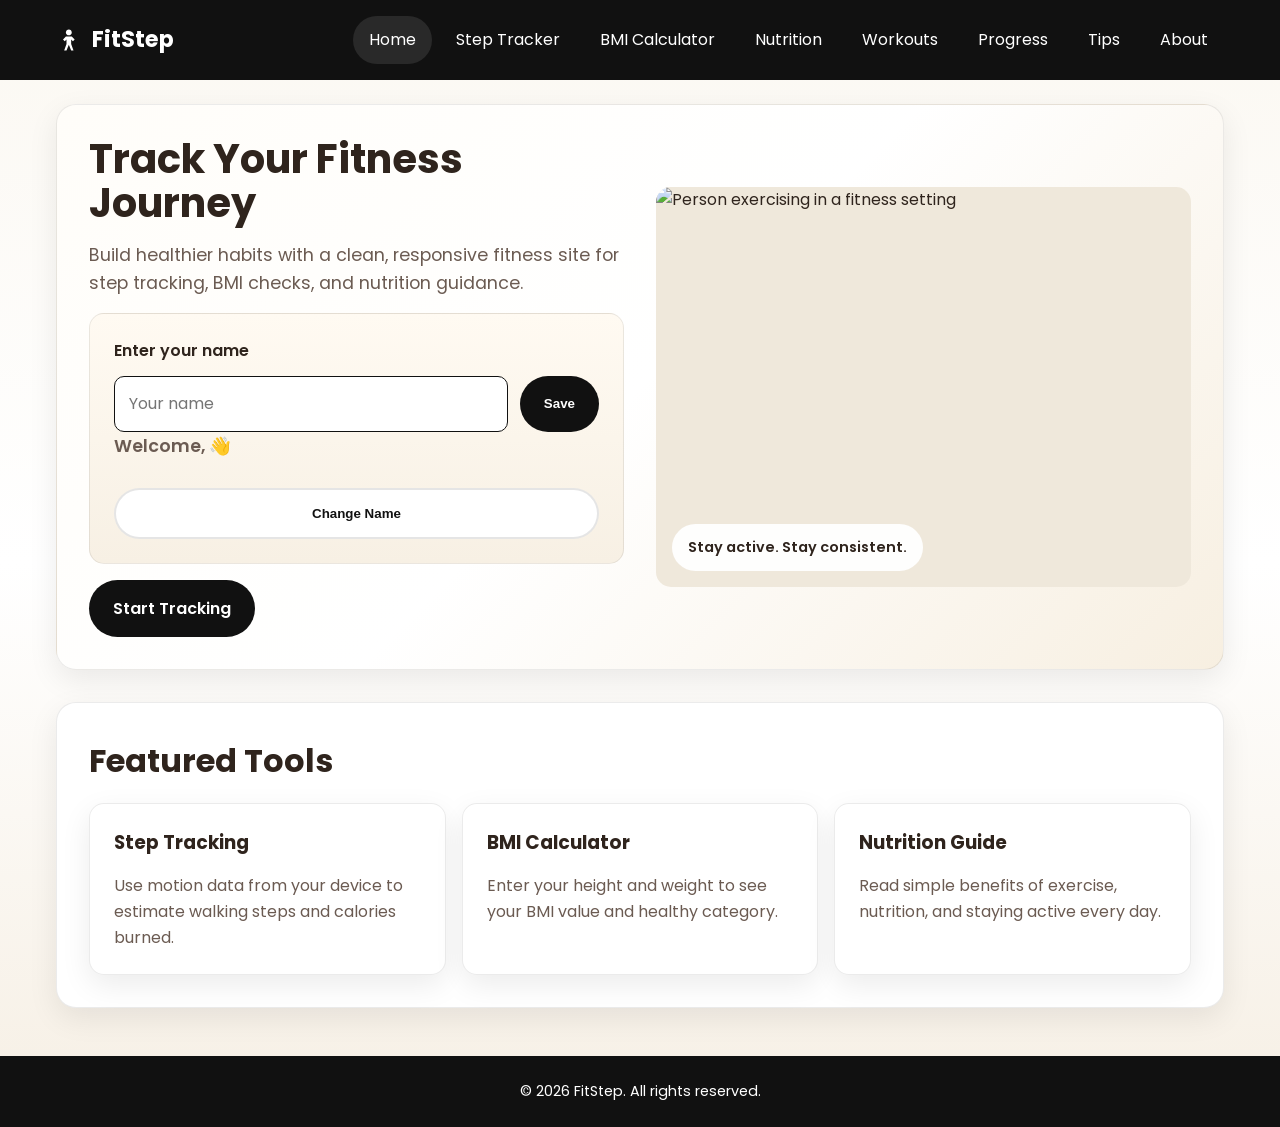
==== commit 89f45858: "Complete FitStep responsive website with 8 pages, presentation, and documentation" ====
--- a/index.html
+++ b/index.html
@@ -10,13 +10,24 @@
   <header class="site-header">
     <!-- Shared navigation used on every page -->
     <nav class="navbar">
-      <a class="brand" href="index.html">FitStep</a>
+      <a class="brand" href="index.html">
+        <span class="logo-icon">
+          <svg viewBox="0 0 24 24" fill="none" xmlns="http://www.w3.org/2000/svg">
+            <path d="M13.5 5.5C13.5 6.88071 12.3807 8 11 8C9.61929 8 8.5 6.88071 8.5 5.5C8.5 4.11929 9.61929 3 11 3C12.3807 3 13.5 4.11929 13.5 5.5Z" fill="currentColor"/>
+            <path d="M8.5 9L6 11.5L7.5 13L9 11.5V15.5L7 21H9L11 16L13 21H15L13 15.5V11.5L14.5 13L16 11.5L13.5 9H8.5Z" fill="currentColor"/>
+          </svg>
+        </span>
+        <span class="logo-text">FitStep</span>
+      </a>
       <button class="nav-toggle" type="button" aria-label="Toggle navigation menu" aria-expanded="false">☰</button>
       <div class="nav-links">
         <a href="index.html" data-page="home">Home</a>
         <a href="step-tracker.html" data-page="tracker">Step Tracker</a>
         <a href="bmi.html" data-page="bmi">BMI Calculator</a>
         <a href="nutrition.html" data-page="nutrition">Nutrition</a>
+        <a href="workouts.html" data-page="workouts">Workouts</a>
+        <a href="progress.html" data-page="progress">Progress</a>
+        <a href="tips.html" data-page="tips">Tips</a>
         <a href="about.html" data-page="about">About</a>
       </div>
     </nav>
--- a/styles.css
+++ b/styles.css
@@ -1,34 +1,25 @@
 @import url("https://fonts.googleapis.com/css2?family=Poppins:wght@400;500;600;700&display=swap");
 
-/* Base theme and layout tokens for a modern card-based layout */
 :root {
   --black: #111111;
-  --black-soft: #2a2a2a;
+  --white: #ffffff;
   --beige: #f5f0e6;
-  --beige-soft: #fbf8f2;
-  --card: #ffffff;
-  --text: #2f241d;
-  --muted: #6b5b52;
-  --accent: #6e6254;
-  --border: rgba(0, 0, 0, 0.08);
-  --shadow: 0 14px 32px rgba(0, 0, 0, 0.08);
+  --text-color: #2f241d;
+  --text-light: #6b5b52;
+  --border-color: rgba(0, 0, 0, 0.08);
+  --shadow: 0 10px 30px rgba(0, 0, 0, 0.08);
 }
 
 * {
+  margin: 0;
+  padding: 0;
   box-sizing: border-box;
 }
 
-html {
-  scroll-behavior: smooth;
-}
-
 body {
-  margin: 0;
   font-family: "Poppins", Arial, sans-serif;
-  color: var(--text);
-  background:
-    radial-gradient(circle at top left, rgba(255, 255, 255, 0.8), transparent 32%),
-    linear-gradient(180deg, var(--beige-soft), #fff 48%, #f6efe4 100%);
+  color: var(--text-color);
+  background: linear-gradient(180deg, #fbf8f2, #fff, #f6efe4);
   line-height: 1.6;
   min-height: 100vh;
   display: flex;
@@ -37,161 +28,129 @@
 
 img {
   max-width: 100%;
+  height: auto;
   display: block;
 }
 
 a {
+  text-decoration: none;
   color: inherit;
-  text-decoration: none;
 }
 
 .site-header {
   background: var(--black);
-  color: #fff;
+  color: var(--white);
   position: sticky;
   top: 0;
-  z-index: 10;
+  z-index: 100;
 }
 
 .navbar {
   max-width: 1200px;
   margin: 0 auto;
-  padding: 1rem 1.25rem;
+  padding: 1rem;
   display: flex;
   align-items: center;
   justify-content: space-between;
-  gap: 1.25rem;
+  flex-wrap: wrap;
 }
 
 .brand {
+  display: flex;
+  align-items: center;
+  gap: 0.5rem;
   font-size: 1.4rem;
   font-weight: 700;
-  letter-spacing: 0.04em;
-}
-
-.nav-links {
-  display: flex;
-  flex-wrap: wrap;
-  gap: 0.65rem;
+}
+
+.brand:hover {
+  opacity: 0.8;
+}
+
+.logo-icon {
+  width: 28px;
+  height: 28px;
+}
+
+.logo-icon svg {
+  width: 100%;
+  height: 100%;
 }
 
 .nav-toggle {
   display: none;
-  margin-left: auto;
-  padding: 0.6rem 0.75rem;
-  border: 1px solid rgba(255, 255, 255, 0.18);
-  border-radius: 12px;
   background: transparent;
-  color: #fff;
-  font-size: 1.35rem;
-  line-height: 1;
+  border: 1px solid rgba(255, 255, 255, 0.3);
+  color: var(--white);
+  font-size: 1.5rem;
+  padding: 0.5rem 0.75rem;
+  border-radius: 8px;
   cursor: pointer;
+}
+
+.nav-links {
+  display: flex;
+  gap: 0.5rem;
 }
 
 .nav-links a {
   padding: 0.7rem 1rem;
-  border-radius: 999px;
-  transition: transform 0.25s ease, color 0.25s ease, opacity 0.25s ease;
-  position: relative;
+  border-radius: 50px;
+  transition: background 0.3s;
 }
 
 .nav-links a:hover,
 .nav-links a.active {
-  transform: translateY(-1px);
-  opacity: 0.9;
-}
-
-.nav-links a:hover::after,
-.nav-links a.active::after {
-  content: "";
-  position: absolute;
-  left: 1rem;
-  right: 1rem;
-  bottom: 0.35rem;
-  height: 2px;
-  background: #fff;
-  border-radius: 999px;
-}
-
-/* Page containers */
+  background: rgba(255, 255, 255, 0.1);
+}
+
 .page {
   max-width: 1200px;
   margin: 0 auto;
-  padding: 1.25rem 1rem 2.75rem;
+  padding: 1.5rem 1rem 3rem;
   width: 100%;
-  flex: 1 0 auto;
-}
-
-/* Hero section uses the same card language as the rest of the site */
+  flex: 1;
+}
+
 .hero {
-  position: relative;
-  overflow: hidden;
-  background: linear-gradient(135deg, #fffdf9 0%, #fff 52%, #f7efe1 100%);
-  padding: 1.8rem;
+  background: linear-gradient(135deg, #fffdf9, #fff, #f7efe1);
+  padding: 2rem;
   border-radius: 20px;
-  border: 1px solid var(--border);
-  box-shadow: 0 18px 42px rgba(0, 0, 0, 0.08);
-  display: grid;
-  gap: 1.5rem;
-  grid-template-columns: 1fr;
-  align-items: center;
-}
-
-.hero::before {
-  content: "";
-  position: absolute;
-  inset: auto -15% -35% auto;
-  width: 280px;
-  height: 280px;
-  border-radius: 50%;
-  background: radial-gradient(circle, rgba(255, 255, 255, 0.75), rgba(255, 255, 255, 0));
-  pointer-events: none;
-}
-
-.hero-content h1,
-.section-title {
-  margin: 0 0 0.75rem;
+  border: 1px solid var(--border-color);
+  box-shadow: var(--shadow);
+  display: grid;
+  gap: 2rem;
+  grid-template-columns: 1fr;
+}
+
+.hero-content h1 {
+  font-size: 2.5rem;
   line-height: 1.1;
-}
-
-.hero-content {
-  display: grid;
-  gap: 1rem;
-  max-width: 620px;
-}
-
-.hero-content h1 {
-  font-size: clamp(2.7rem, 5vw, 5rem);
-  letter-spacing: -0.03em;
+  margin-bottom: 1rem;
 }
 
 .hero-content p {
-  margin: 0;
-  font-size: 1.03rem;
-}
-
-.hero-content p,
-.card p,
-.muted {
-  color: var(--muted);
+  font-size: 1.1rem;
+  color: var(--text-light);
+  margin-bottom: 1rem;
 }
 
 .name-card {
-  margin-top: 1.35rem;
-  padding: 1.25rem;
-  border-radius: 18px;
   background: linear-gradient(180deg, #fffaf2, #f7f0e4);
-  border: 1px solid var(--border);
-  box-shadow: 0 10px 24px rgba(0, 0, 0, 0.06);
+  padding: 1.5rem;
+  border-radius: 15px;
+  border: 1px solid var(--border-color);
+  margin-top: 1rem;
 }
 
 .name-state {
-  display: grid;
+  display: flex;
+  flex-direction: column;
   gap: 0.75rem;
 }
 
 .name-state label {
-  font-weight: 700;
+  font-weight: 600;
 }
 
 .name-row {
@@ -201,84 +160,42 @@
 }
 
 .name-row input {
-  flex: 1 1 220px;
-  min-width: 0;
-  padding: 0.95rem 1rem;
-  border: 1px solid rgba(0, 0, 0, 0.12);
-  border-radius: 14px;
-  font: inherit;
-  background: #fff;
+  flex: 1;
+  min-width: 200px;
+  padding: 0.9rem;
+  border: 1px solid rgba(0, 0, 0, 0.15);
+  border-radius: 10px;
+  font-family: inherit;
+  font-size: 1rem;
 }
 
 .name-row input:focus {
-  outline: 2px solid rgba(0, 0, 0, 0.18);
+  outline: none;
   border-color: var(--black);
 }
 
-.name-help,
 .welcome-text {
-  margin: 0;
-}
-
-.welcome-text {
-  font-size: 1.15rem;
-  font-weight: 700;
+  font-size: 1.2rem;
+  font-weight: 600;
 }
 
 .hero-actions {
   display: flex;
+  gap: 1rem;
+  margin-top: 1rem;
   flex-wrap: wrap;
-  gap: 0.85rem;
-  margin-top: 1.5rem;
-}
-
-.btn {
-  display: inline-flex;
-  align-items: center;
-  justify-content: center;
-  padding: 1rem 1.45rem;
-  border-radius: 999px;
-  border: 2px solid transparent;
-  font-weight: 700;
-  cursor: pointer;
-  transition: transform 0.22s ease, background 0.22s ease, box-shadow 0.22s ease, border-color 0.22s ease, color 0.22s ease;
-  box-shadow: 0 10px 20px rgba(0, 0, 0, 0.08);
-}
-
-.btn-primary {
-  background: linear-gradient(180deg, #252525, var(--black));
-  color: #fff;
-}
-
-.btn-secondary {
-  background: #fff;
-  color: var(--black);
-  border-color: rgba(0, 0, 0, 0.12);
-}
-
-.btn:hover {
-  transform: translateY(-2px) scale(1.03);
-  box-shadow: 0 16px 28px rgba(0, 0, 0, 0.14);
-}
-
-.btn:active {
-  transform: translateY(0) scale(0.99);
 }
 
 .hero-visual {
-  display: grid;
-  gap: 1rem;
-}
-
-.hero-content {
-  max-width: 620px;
+  display: flex;
+  flex-direction: column;
 }
 
 .hero-image {
   position: relative;
+  border-radius: 15px;
   overflow: hidden;
-  border-radius: 18px;
-  min-height: 320px;
+  min-height: 300px;
   background: #efe8db;
 }
 
@@ -286,83 +203,191 @@
   width: 100%;
   height: 100%;
   object-fit: cover;
-  transition: transform 0.45s ease, box-shadow 0.45s ease;
-}
-
-.hero-image:hover img {
-  transform: scale(1.03);
 }
 
 .hero-badge {
   position: absolute;
+  bottom: 1rem;
   left: 1rem;
-  bottom: 1rem;
-  padding: 0.85rem 1rem;
-  border-radius: 999px;
-  background: rgba(255, 255, 255, 0.92);
+  background: rgba(255, 255, 255, 0.95);
+  padding: 0.75rem 1rem;
+  border-radius: 50px;
   font-weight: 600;
-  box-shadow: 0 10px 20px rgba(0, 0, 0, 0.08);
-}
-
-/* Shared grids and card blocks */
-.stats-grid,
-.feature-grid,
-.card-grid,
+  font-size: 0.9rem;
+}
+
+.btn {
+  display: inline-block;
+  padding: 1rem 1.5rem;
+  border-radius: 50px;
+  font-weight: 600;
+  text-align: center;
+  cursor: pointer;
+  border: none;
+  transition: transform 0.2s, box-shadow 0.2s;
+}
+
+.btn-primary {
+  background: var(--black);
+  color: var(--white);
+}
+
+.btn-secondary {
+  background: var(--white);
+  color: var(--black);
+  border: 2px solid rgba(0, 0, 0, 0.1);
+}
+
+.btn:hover {
+  transform: translateY(-2px);
+  box-shadow: 0 10px 20px rgba(0, 0, 0, 0.15);
+}
+
+.section {
+  margin-top: 2rem;
+}
+
+.section-title {
+  font-size: 2rem;
+  margin-bottom: 1rem;
+}
+
+.section-block {
+  margin-top: 2rem;
+}
+
+.section-header {
+  margin-bottom: 1.5rem;
+}
+
+.section-header h2 {
+  font-size: 1.8rem;
+  margin-bottom: 0.5rem;
+}
+
+.section-header p {
+  color: var(--text-light);
+}
+
+.panel {
+  background: var(--white);
+  padding: 2rem;
+  border-radius: 20px;
+  border: 1px solid var(--border-color);
+  box-shadow: var(--shadow);
+}
+
+.page-intro {
+  display: grid;
+  gap: 1.5rem;
+  grid-template-columns: 1fr;
+  margin-bottom: 2rem;
+}
+
+.page-summary {
+  background: var(--white);
+  padding: 1.5rem;
+  border-radius: 15px;
+  border: 1px solid var(--border-color);
+}
+
+.page-summary h2 {
+  margin-top: 0;
+  font-size: 1.3rem;
+}
+
+.feature-grid {
+  display: grid;
+  gap: 1rem;
+  grid-template-columns: 1fr;
+}
+
+.feature-card {
+  background: var(--white);
+  padding: 1.5rem;
+  border-radius: 15px;
+  border: 1px solid var(--border-color);
+  box-shadow: var(--shadow);
+  transition: transform 0.3s;
+}
+
+.feature-card:hover {
+  transform: translateY(-5px);
+}
+
+.feature-card h3 {
+  margin-top: 0;
+  margin-bottom: 0.5rem;
+}
+
+.feature-card p {
+  color: var(--text-light);
+  margin: 0;
+}
+
+.stats-grid {
+  display: grid;
+  gap: 1rem;
+  grid-template-columns: 1fr;
+}
+
+.stat-card {
+  background: var(--white);
+  padding: 1.5rem;
+  border-radius: 15px;
+  border: 1px solid var(--border-color);
+  box-shadow: var(--shadow);
+  text-align: center;
+}
+
+.stat-card strong {
+  display: block;
+  font-size: 2rem;
+  color: var(--black);
+  margin-bottom: 0.5rem;
+}
+
+.stat-card span {
+  color: var(--text-light);
+}
+
 .info-grid {
   display: grid;
   gap: 1rem;
-}
-
-.feature-grid {
-  grid-template-columns: 1fr;
-}
-
-.feature-card {
-  background: var(--card);
-  border: 1px solid var(--border);
-  border-radius: 18px;
-  padding: 1.6rem;
+  grid-template-columns: 1fr;
+}
+
+.card {
+  background: var(--white);
+  padding: 1.5rem;
+  border-radius: 15px;
+  border: 1px solid var(--border-color);
   box-shadow: var(--shadow);
-  transition: transform 0.25s ease, box-shadow 0.25s ease, border-color 0.25s ease;
-}
-
-.stat-card,
-.card,
-.panel,
-.page-summary,
-.note-card,
-.result-box {
-  background: var(--card);
-  border: 1px solid var(--border);
-  border-radius: 18px;
-  box-shadow: var(--shadow);
-  transition: transform 0.25s ease, box-shadow 0.25s ease;
-}
-
-.page-intro {
-  display: grid;
-  gap: 1rem;
-  grid-template-columns: 1fr;
-  align-items: center;
-}
-
-.page-summary {
-  padding: 1.35rem;
-}
-
-.page-summary h2,
-.page-summary p {
+}
+
+.card h2 {
   margin-top: 0;
+  font-size: 1.3rem;
+}
+
+.card p {
+  color: var(--text-light);
+  margin: 0;
 }
 
 .note-grid {
   display: grid;
-  gap: 0.8rem;
-  grid-template-columns: repeat(auto-fit, minmax(160px, 1fr));
+  gap: 0.75rem;
+  grid-template-columns: 1fr;
+  margin-top: 1rem;
 }
 
 .note-card {
-  padding: 1.05rem 1rem;
+  background: var(--white);
+  padding: 1rem;
+  border-radius: 12px;
+  border: 1px solid var(--border-color);
+  font-size: 0.9rem;
 }
 
 .note-card strong {
@@ -371,352 +396,485 @@
   margin-bottom: 0.25rem;
 }
 
-.stats-grid {
-  grid-template-columns: repeat(auto-fit, minmax(160px, 1fr));
-}
-
-.stat-card,
-.card,
-.panel {
-  padding: 1.6rem;
-}
-
-.stat-card:hover,
-.card:hover,
-.panel:hover,
-.feature-card:hover,
-.note-card:hover,
-.result-box:hover {
-  transform: translateY(-3px);
-  box-shadow: 0 20px 44px rgba(0, 0, 0, 0.11);
-}
-
-.stat-card strong {
-  display: block;
-  font-size: 1.8rem;
-  color: var(--black);
-}
-
-.section {
-  margin-top: 2rem;
-}
-
-.hero + .section {
-  margin-top: 1.4rem;
-}
-
-.section-title {
-  font-size: clamp(1.6rem, 3vw, 2.4rem);
-  letter-spacing: -0.02em;
-}
-
-.feature-grid,
-.card-grid {
-  grid-template-columns: 1fr;
-}
-
-.feature-item {
-  display: grid;
-  gap: 0.6rem;
-}
-
-.feature-item h3,
-.card h2,
+.nutrition-grid {
+  display: grid;
+  gap: 1rem;
+  grid-template-columns: 1fr;
+}
+
+.nutrition-card {
+  background: var(--white);
+  border-radius: 15px;
+  border: 1px solid var(--border-color);
+  box-shadow: var(--shadow);
+  overflow: hidden;
+  transition: transform 0.3s;
+}
+
+.nutrition-card:hover {
+  transform: translateY(-5px);
+}
+
+.nutrition-card img {
+  width: 100%;
+  height: 200px;
+  object-fit: cover;
+}
+
+.nutrition-card-content {
+  padding: 1rem;
+}
+
+.nutrition-card-content h3 {
+  margin: 0 0 0.5rem;
+  font-size: 1.1rem;
+}
+
+.nutrition-card-content p {
+  margin: 0;
+  color: var(--text-light);
+  font-size: 0.9rem;
+}
+
 .nutrition-section h2 {
   margin-top: 0;
 }
 
-.section-block {
-  margin-top: 2rem;
-}
-
-.section-block + .section-block {
+.form-grid {
+  display: grid;
+  gap: 1rem;
+  grid-template-columns: 1fr;
   margin-top: 1.5rem;
 }
 
-.section-header {
-  display: grid;
-  gap: 0.25rem;
-  margin-bottom: 1.1rem;
-}
-
-.section-header p {
-  margin: 0;
-  color: var(--muted);
-}
-
-.nutrition-grid {
-  display: grid;
-  gap: 1rem;
-  grid-template-columns: 1fr;
-}
-
-.nutrition-card {
-  overflow: hidden;
-  background: var(--card);
-  border: 1px solid var(--border);
-  border-radius: 18px;
-  box-shadow: var(--shadow);
-  transition: transform 0.25s ease, box-shadow 0.25s ease;
-}
-
-/* Nutrition images keep a consistent crop without using framed cards */
-.nutrition-card img {
-  display: block;
-  width: 100%;
-  height: 185px;
-  object-fit: cover;
-  border-radius: 0;
-}
-
-/* When an image fails to load, the card keeps only the text content. */
-.nutrition-card.no-image img {
-  display: none;
-}
-
-.nutrition-card-content {
-  padding: 1rem 1rem 1.15rem;
-}
-
-.nutrition-card.no-image .nutrition-card-content {
-  padding-top: 1.15rem;
-}
-
-.nutrition-card-content h3 {
-  margin: 0 0 0.35rem;
-}
-
-.nutrition-card-content p {
-  margin: 0;
-  color: var(--muted);
-}
-
-/* Form and result UI */
-.form-grid {
-  display: grid;
-  gap: 1rem;
-}
-
 .form-grid label {
-  display: grid;
-  gap: 0.45rem;
-  font-weight: 700;
+  display: flex;
+  flex-direction: column;
+  gap: 0.5rem;
+  font-weight: 600;
 }
 
 .form-grid input {
-  width: 100%;
-  padding: 0.9rem 1rem;
-  border: 1px solid rgba(0, 0, 0, 0.14);
-  border-radius: 14px;
+  padding: 0.9rem;
+  border: 1px solid rgba(0, 0, 0, 0.15);
+  border-radius: 10px;
   font-size: 1rem;
-  background: #fff;
+  font-family: inherit;
 }
 
 .form-grid input:focus {
-  outline: 2px solid rgba(0, 0, 0, 0.2);
+  outline: none;
   border-color: var(--black);
 }
 
 .result-box {
+  background: var(--white);
+  padding: 1.5rem;
+  border-radius: 15px;
+  border: 1px solid var(--border-color);
   margin-top: 1rem;
-  padding: 1.25rem;
-}
-
-/* Step progress */
+}
+
+.result-box p {
+  margin: 0.5rem 0;
+}
+
 .progress-wrap {
-  margin-top: 1rem;
+  margin-top: 1.5rem;
+}
+
+.progress-wrap p {
+  margin-bottom: 0.5rem;
+  font-weight: 600;
 }
 
 .progress-track {
   width: 100%;
-  height: 14px;
-  border-radius: 999px;
-  background: rgba(0, 0, 0, 0.12);
+  height: 15px;
+  background: rgba(0, 0, 0, 0.1);
+  border-radius: 50px;
   overflow: hidden;
 }
 
 .progress-fill {
   height: 100%;
   width: 0%;
-  background: linear-gradient(90deg, var(--black-soft), var(--black));
-  border-radius: inherit;
-  transition: width 0.35s ease;
-}
-
-/* Footer layout */
+  background: var(--black);
+  transition: width 0.5s ease;
+}
+
 .site-footer {
   background: var(--black);
-  color: #fff;
+  color: var(--white);
   margin-top: auto;
-  flex-shrink: 0;
+  padding: 1.5rem 1rem;
+  text-align: center;
 }
 
 .footer-inner {
   max-width: 1200px;
   margin: 0 auto;
-  padding: 1rem 1.25rem;
-  display: flex;
-  align-items: center;
-  justify-content: center;
-  text-align: center;
 }
 
 .footer-copy {
   margin: 0;
-  font-size: 0.95rem;
-}
-
-/* Mobile footer behavior */
-@media (max-width: 640px) {
-  .footer-inner {
-    padding: 0.9rem 1rem;
-  }
+  font-size: 0.9rem;
+}
+
+.fade-in {
+  animation: fadeUp 0.6s ease;
+}
+
+@keyframes fadeUp {
+  from {
+    opacity: 0;
+    transform: translateY(20px);
+  }
+  to {
+    opacity: 1;
+    transform: translateY(0);
+  }
+}
+
+.workout-grid {
+  display: grid;
+  gap: 1rem;
+  grid-template-columns: 1fr;
+}
+
+.workout-card {
+  background: var(--white);
+  padding: 1.5rem;
+  border-radius: 15px;
+  border: 1px solid var(--border-color);
+  box-shadow: var(--shadow);
+  transition: transform 0.3s;
+}
+
+.workout-card:hover {
+  transform: translateY(-5px);
+}
+
+.workout-icon {
+  font-size: 3rem;
+  margin-bottom: 1rem;
+}
+
+.workout-card h3 {
+  margin: 0 0 0.5rem;
+  font-size: 1.3rem;
+}
+
+.workout-card p {
+  color: var(--text-light);
+  margin: 0 0 1rem;
+}
+
+.workout-meta {
+  display: flex;
+  gap: 1rem;
+  font-size: 0.9rem;
+  color: var(--text-light);
+}
+
+.progress-summary {
+  margin-bottom: 2rem;
+}
+
+.summary-card {
+  background: linear-gradient(135deg, #f5f0e6, #fff);
+  padding: 2rem;
+  border-radius: 15px;
+  border: 1px solid var(--border-color);
+  text-align: center;
+}
+
+.summary-icon {
+  font-size: 3rem;
+  margin-bottom: 1rem;
+}
+
+.summary-card h3 {
+  margin: 0 0 0.5rem;
+  font-size: 1.5rem;
+}
+
+.summary-card p {
+  margin: 0;
+  color: var(--text-light);
+}
+
+.goal-list {
+  display: flex;
+  flex-direction: column;
+  gap: 1.5rem;
+}
+
+.goal-item {
+  background: var(--white);
+  padding: 1.5rem;
+  border-radius: 15px;
+  border: 1px solid var(--border-color);
+}
+
+.goal-info {
+  display: flex;
+  justify-content: space-between;
+  margin-bottom: 0.75rem;
+  flex-wrap: wrap;
+  gap: 0.5rem;
+}
+
+.goal-info strong {
+  font-size: 1.1rem;
+}
+
+.goal-info span {
+  color: var(--text-light);
+  font-size: 0.9rem;
+}
+
+.goal-bar {
+  width: 100%;
+  height: 12px;
+  background: rgba(0, 0, 0, 0.1);
+  border-radius: 50px;
+  overflow: hidden;
+}
+
+.goal-progress {
+  height: 100%;
+  background: var(--black);
+  border-radius: 50px;
+  transition: width 0.5s ease;
+}
+
+.achievement-grid {
+  display: grid;
+  gap: 1rem;
+  grid-template-columns: 1fr;
+}
+
+.achievement-card {
+  background: var(--white);
+  padding: 1.5rem;
+  border-radius: 15px;
+  border: 1px solid var(--border-color);
+  text-align: center;
+  transition: transform 0.3s;
+}
+
+.achievement-card:hover {
+  transform: translateY(-5px);
+}
+
+.achievement-badge {
+  font-size: 3rem;
+  margin-bottom: 0.75rem;
+}
+
+.achievement-card h4 {
+  margin: 0 0 0.5rem;
+  font-size: 1.2rem;
+}
+
+.achievement-card p {
+  margin: 0;
+  color: var(--text-light);
+  font-size: 0.9rem;
+}
+
+.tips-grid {
+  display: grid;
+  gap: 1rem;
+  grid-template-columns: 1fr;
+}
+
+.tip-card {
+  background: var(--white);
+  padding: 1.5rem;
+  border-radius: 15px;
+  border: 1px solid var(--border-color);
+  box-shadow: var(--shadow);
+  transition: transform 0.3s;
+}
+
+.tip-card:hover {
+  transform: translateY(-5px);
+}
+
+.tip-icon {
+  font-size: 2.5rem;
+  margin-bottom: 1rem;
+}
+
+.tip-card h3 {
+  margin: 0 0 0.5rem;
+  font-size: 1.2rem;
+}
+
+.tip-card p {
+  margin: 0;
+  color: var(--text-light);
+  line-height: 1.6;
+}
+
+.feature-item {
+  display: flex;
+  flex-direction: column;
+  gap: 0.5rem;
+}
+
+.muted {
+  color: var(--text-light);
 }
 
 @media (max-width: 768px) {
-  .navbar {
-    flex-wrap: wrap;
-    gap: 0.75rem;
-  }
-
   .nav-toggle {
-    display: inline-flex;
-    align-items: center;
-    justify-content: center;
+    display: block;
   }
 
   .nav-links {
     width: 100%;
-    order: 3;
     flex-direction: column;
-    gap: 0.25rem;
     max-height: 0;
     overflow: hidden;
     opacity: 0;
-    transform: translateY(-8px);
-    transition: max-height 0.28s ease, opacity 0.22s ease, transform 0.22s ease;
-    pointer-events: none;
+    transition: max-height 0.3s, opacity 0.3s;
   }
 
   .nav-links.is-open {
-    max-height: 320px;
+    max-height: 500px;
     opacity: 1;
-    transform: translateY(0);
-    pointer-events: auto;
+    margin-top: 1rem;
   }
 
   .nav-links a {
     width: 100%;
-    padding: 0.9rem 0.25rem;
-    border-radius: 10px;
-  }
-
-  .nav-links a:hover::after,
-  .nav-links a.active::after {
-    left: 0;
-    right: 0;
-  }
-}
-
-/* Nutrition imagery */
-.food-card img {
-  height: 190px;
-  width: 100%;
-  object-fit: cover;
-  border-radius: 12px;
-  margin-bottom: 0.9rem;
-}
-
-.food-card {
-  overflow: hidden;
-}
-
-.food-card img {
-  transition: transform 0.35s ease;
-}
-
-.food-card:hover img {
-  transform: scale(1.04);
-}
-
-/* Simple reveal animation */
-.fade-in {
-  animation: fadeUp 0.7s ease both;
-}
-
-@keyframes fadeUp {
-  from {
-    opacity: 0;
-    transform: translateY(18px);
-  }
-  to {
-    opacity: 1;
-    transform: translateY(0);
+    padding: 1rem;
+    text-align: left;
+  }
+
+  .page {
+    padding: 1rem 1rem 2rem;
+  }
+
+  .hero {
+    padding: 1.5rem;
+  }
+
+  .hero-content h1 {
+    font-size: 1.8rem;
+  }
+
+  .hero-content p {
+    font-size: 1rem;
+  }
+
+  .name-row {
+    flex-direction: column;
+  }
+
+  .name-row input {
+    width: 100%;
+    min-width: 100%;
+  }
+
+  .btn {
+    width: 100%;
+  }
+
+  .hero-actions {
+    flex-direction: column;
+  }
+
+  .section-title {
+    font-size: 1.6rem;
+  }
+
+  .section-header h2 {
+    font-size: 1.5rem;
+  }
+
+  .panel {
+    padding: 1.5rem;
+  }
+
+  .hero-image {
+    min-height: 250px;
+  }
+
+  .brand {
+    font-size: 1.2rem;
+  }
+
+  .logo-icon {
+    width: 24px;
+    height: 24px;
   }
 }
 
 @media (min-width: 768px) {
-  .page {
-    padding: 2rem 1.5rem 3rem;
-  }
-
   .hero {
-    grid-template-columns: 1fr 0.95fr;
-    padding: 2.15rem;
-    gap: 1.75rem;
-  }
-
-  .hero-visual {
-    grid-template-columns: 1fr;
+    grid-template-columns: 1fr 1fr;
+    align-items: center;
+  }
+
+  .page-intro {
+    grid-template-columns: 1.2fr 0.8fr;
+  }
+
+  .stats-grid {
+    grid-template-columns: repeat(3, 1fr);
   }
 
   .info-grid {
-    grid-template-columns: repeat(2, minmax(0, 1fr));
+    grid-template-columns: repeat(2, 1fr);
+  }
+
+  .note-grid {
+    grid-template-columns: repeat(3, 1fr);
+  }
+
+  .nutrition-grid {
+    grid-template-columns: repeat(2, 1fr);
   }
 
   .form-grid {
-    grid-template-columns: repeat(2, minmax(0, 1fr));
-  }
-
-  .page-intro {
-    grid-template-columns: 1.1fr 0.9fr;
+    grid-template-columns: repeat(2, 1fr);
+  }
+
+  .workout-grid {
+    grid-template-columns: repeat(2, 1fr);
+  }
+
+  .tips-grid {
+    grid-template-columns: repeat(2, 1fr);
+  }
+
+  .achievement-grid {
+    grid-template-columns: repeat(3, 1fr);
+  }
+}
+
+@media (min-width: 1024px) {
+  .feature-grid {
+    grid-template-columns: repeat(3, 1fr);
   }
 
   .nutrition-grid {
-    grid-template-columns: repeat(2, minmax(0, 1fr));
-  }
-}
-
-@media (min-width: 1024px) {
-  .navbar {
-    padding: 1rem 2rem;
-  }
-
-  .page {
-    padding: 2.5rem 2rem 3.5rem;
-  }
-
-  .hero {
-    padding: 2.35rem;
-  }
-
-  .feature-grid {
-    grid-template-columns: repeat(3, minmax(0, 1fr));
-  }
-
-  .card-grid {
-    grid-template-columns: repeat(2, minmax(0, 1fr));
-  }
-
-  .nutrition-grid {
-    grid-template-columns: repeat(auto-fit, minmax(220px, 1fr));
+    grid-template-columns: repeat(4, 1fr);
   }
 
   .hero-image {
-    min-height: 420px;
-  }
-
-  .footer-inner {
-    padding: 1.2rem 2rem;
-  }
-}+    min-height: 400px;
+  }
+
+  .workout-grid {
+    grid-template-columns: repeat(3, 1fr);
+  }
+
+  .tips-grid {
+    grid-template-columns: repeat(3, 1fr);
+  }
+}
